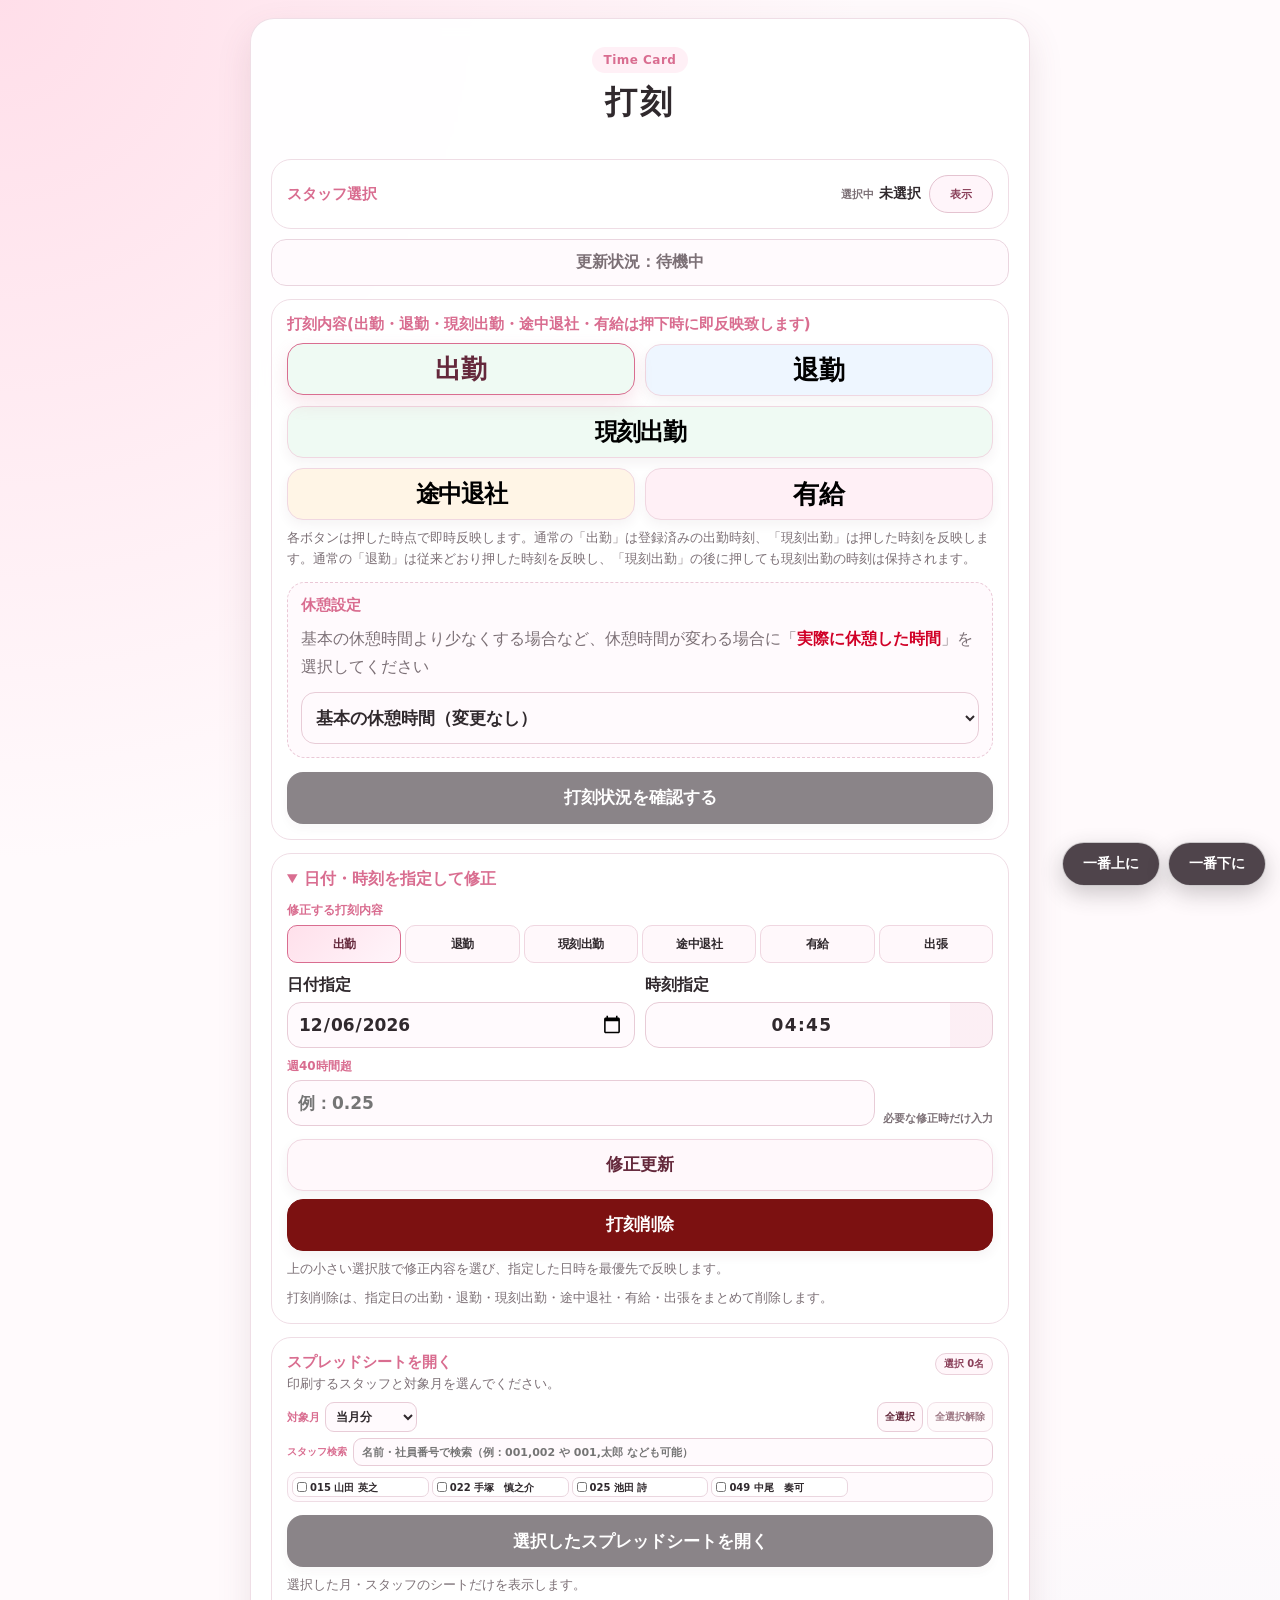
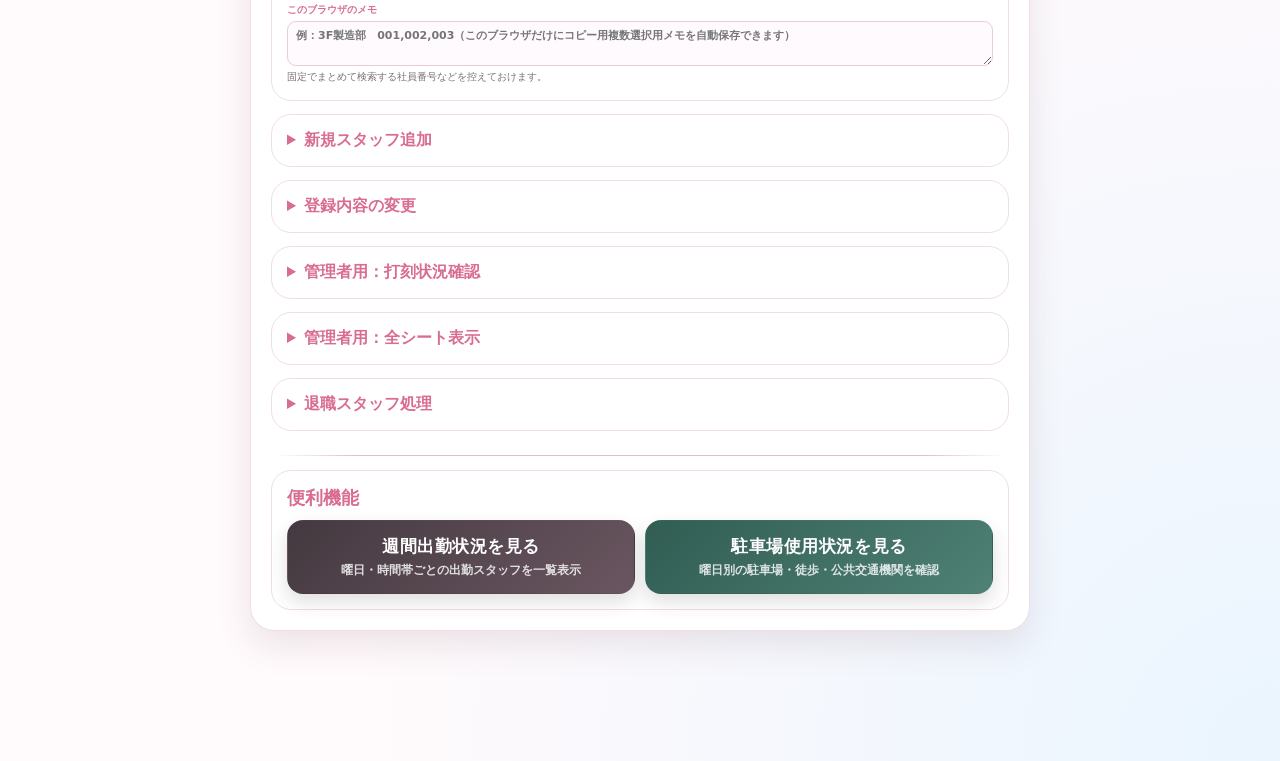
==== admin-attendance.html @ 3da13773 "Add files via upload" ====
<!doctype html>
<html lang="ja">
<head>
  <meta charset="utf-8">
  <meta name="viewport" content="width=device-width, initial-scale=1">
  <meta name="robots" content="noindex, nofollow">
  <title>管理者用：打刻状況確認</title>
  <link rel="stylesheet" href="./admin-attendance.css?v=20261104">
</head>
<body>
  <main class="admin-page">
    <header class="header">
      <div><div class="eyebrow">TIME CARD / ADMIN VIEW</div><h1>管理者用：打刻状況確認</h1><p class="small">閲覧専用。打刻データ・勤務表は変更しません。</p></div>
      <button id="logoutAdmin" type="button" class="back-button">打刻画面へ戻る</button>
    </header>
    <div id="adminStatus" class="status" role="status" aria-live="polite">読み込み中...</div>
    <section class="card">
      <div class="section-title-row"><h2>スタッフ選択</h2><label class="search-label">絞り込み<input id="staffSearch" type="search" placeholder="スタッフ名・社員番号"></label></div>
      <div id="adminStaffList" class="staff-list" aria-label="スタッフ一覧"></div>
    </section>
    <section class="card" aria-labelledby="selectedStaffName">
      <h2>登録内容 <small>（現在の情報）</small></h2>
      <h3 id="selectedStaffName">スタッフを選んでね</h3>
      <dl id="registrationDetails" class="registration-grid"><dt>表示内容</dt><dd>スタッフ選択後に読み込みます。</dd></dl>
    </section>
    <section class="card">
      <h2>★月別総合データ★</h2>
      <p class="small muted">月別勤務表が現在存在する月を表示します。勤務時間の変更回数は出退勤時刻で判定し、休憩変更だけによる実働差は含めません。</p>
      <div id="monthlySummaries" class="months"><p class="muted">スタッフ選択後に表示します。</p></div>
    </section>
    <section class="card">
      <h2>★打刻履歴★</h2>
      <p class="small muted">処理ログと現存する打刻記録を区別して表示します。処理ログには削除・修正履歴が含まれます。</p>
      <div class="filters">
        <label>対象月<select id="monthFilter"><option value="all">全月</option></select></label>
        <label>記録区分<select id="sourceFilter"><option value="all">すべて</option><option value="log">処理ログ</option><option value="current">現存記録</option></select></label>
        <label>打刻種類<select id="actionFilter"><option value="all">打刻の種類：すべて</option></select></label>
        <label>並び順<select id="sortOrder"><option value="new">新しい順</option><option value="old">古い順</option></select></label>
        <label>検索<input id="historySearch" type="search" placeholder="日時・結果など"></label>
      </div>
      <p class="small muted" id="historyCount">スタッフ選択後に表示します。</p>
      <div class="history-scroll"><table><thead><tr><th scope="col">日時</th><th scope="col">打刻の種類</th><th scope="col">結果</th></tr></thead><tbody id="historyBody"><tr><td colspan="3" class="muted">スタッフを選んでね。</td></tr></tbody></table></div>
      <p class="small muted">※保存されている範囲の履歴です。古いログや削除済み打刻の詳細は保存上限のため表示できないことがあります。月別の休憩差・有給時間は、現在の勤務予定との比較による参考値です。</p>
    </section>
  </main>
  <script src="./admin-attendance.js?v=20261104"></script>
</body>
</html>
---- admin-attendance.css ----
*{box-sizing:border-box}body{margin:0;background:#fff8fb;color:#3e2833;font-family:system-ui,-apple-system,"Yu Gothic","Meiryo",sans-serif;font-size:14px;line-height:1.6}.admin-page{max-width:1160px;margin:auto;padding:22px 16px 45px}.header{display:flex;justify-content:space-between;align-items:center;gap:12px;margin-bottom:18px}.header h1{font-size:26px;margin:4px 0 8px}.header p{margin:0}.eyebrow{font-size:11px;letter-spacing:1.6px;color:#a2637e;font-weight:800}.back-button{border:1px solid #e5adbf;background:white;border-radius:13px;padding:11px 16px;color:#7d3555;font-weight:800;cursor:pointer;flex-shrink:0}.back-button:hover{background:#ffedf3}.card{background:white;border:1px solid #f0d4df;box-shadow:0 3px 14px #a7748d18;border-radius:15px;padding:17px 20px;margin:16px 0}.card h2{font-size:19px;margin:0 0 12px;color:#943b61}.card h2 small{font-size:12px;color:#986579}.card h3{font-size:15px;margin:7px 0;color:#51313f}.muted{color:#906f7c}.small{font-size:12px}.status{background:#fff0f5;border-left:4px solid #c55c86;padding:10px 14px;border-radius:7px}.status.error{background:#fff0f0;border-color:#d44747;color:#a92c2c}.section-title-row{display:flex;justify-content:space-between;align-items:center;gap:12px}.search-label{display:flex;align-items:center;gap:10px;font-size:12px}.staff-list{display:flex;flex-wrap:wrap;gap:7px;max-height:166px;overflow:auto;padding:3px}.staff-pill{cursor:pointer;font-size:12px;font-weight:700;border:1px solid #e0afbf;border-radius:9px;background:#ffeff5;color:#73384f;padding:7px 11px;box-shadow:0 2px 0 #e6bdca}.staff-pill:hover{background:#ffdbeb}.staff-pill.active{background:#b13b6e;color:#fff;border-color:#9e2f60;box-shadow:0 2px 0 #782147}.registration-grid{display:grid;grid-template-columns:155px 1fr;gap:0 14px;margin:6px 0}.registration-grid dt,.registration-grid dd{border-bottom:1px solid #f2e1e7;padding:6px 0;margin:0}.registration-grid dt{font-weight:800;color:#84566b}.months{display:grid;grid-template-columns:repeat(auto-fit,minmax(275px,1fr));gap:12px}.month-card{border-radius:12px;border:1px solid #efcfdb;background:#fffbfc;padding:13px}.month-card h3{margin:0 0 8px;color:#a13862}.summary-grid{display:grid;gap:7px}.summary-value{display:flex;flex-direction:column;border-bottom:1px dashed #eed4dd;padding:3px 0}.summary-value strong{font-size:14px;color:#34232b}.metric-label{font-size:11px;color:#785666}.filters{display:grid;grid-template-columns:repeat(5,minmax(130px,1fr));gap:8px;margin:12px 0}.filters label{font-size:12px;font-weight:750;color:#7c4a61}input,select{width:100%;min-width:0;border:1px solid #e0c1cd;border-radius:8px;background:white;padding:8px 10px;font-size:13px;color:#3e2833}input:focus,select:focus{outline:2px solid #dd97b4;outline-offset:1px}.history-scroll{max-height:570px;overflow:auto;border:1px solid #ecd9e1;border-radius:10px}table{width:100%;border-collapse:collapse;table-layout:auto}th,td{padding:9px 10px;border-bottom:1px solid #f4e6eb;text-align:left;vertical-align:top;overflow-wrap:anywhere}th{position:sticky;top:0;background:#ffedf4;z-index:1;color:#833554;white-space:nowrap}td.stamp{white-space:nowrap;font-size:12px}td.action{white-space:nowrap;font-weight:700}.source-tag{display:inline-block;border:1px solid #efc8d6;border-radius:999px;font-size:10px;padding:0 5px;color:#784054;background:#fff5f8}@media(max-width:750px){.header{align-items:flex-start}.header h1{font-size:20px}.admin-page{padding:12px 8px}.card{padding:12px}.filters{grid-template-columns:repeat(2,minmax(0,1fr))}.filters label:last-child{grid-column:1/-1}.registration-grid{grid-template-columns:115px 1fr}.section-title-row{align-items:start;flex-direction:column}.search-label{width:100%}td{font-size:12px;padding:8px}td.stamp{white-space:normal}.back-button{font-size:12px;padding:9px}}
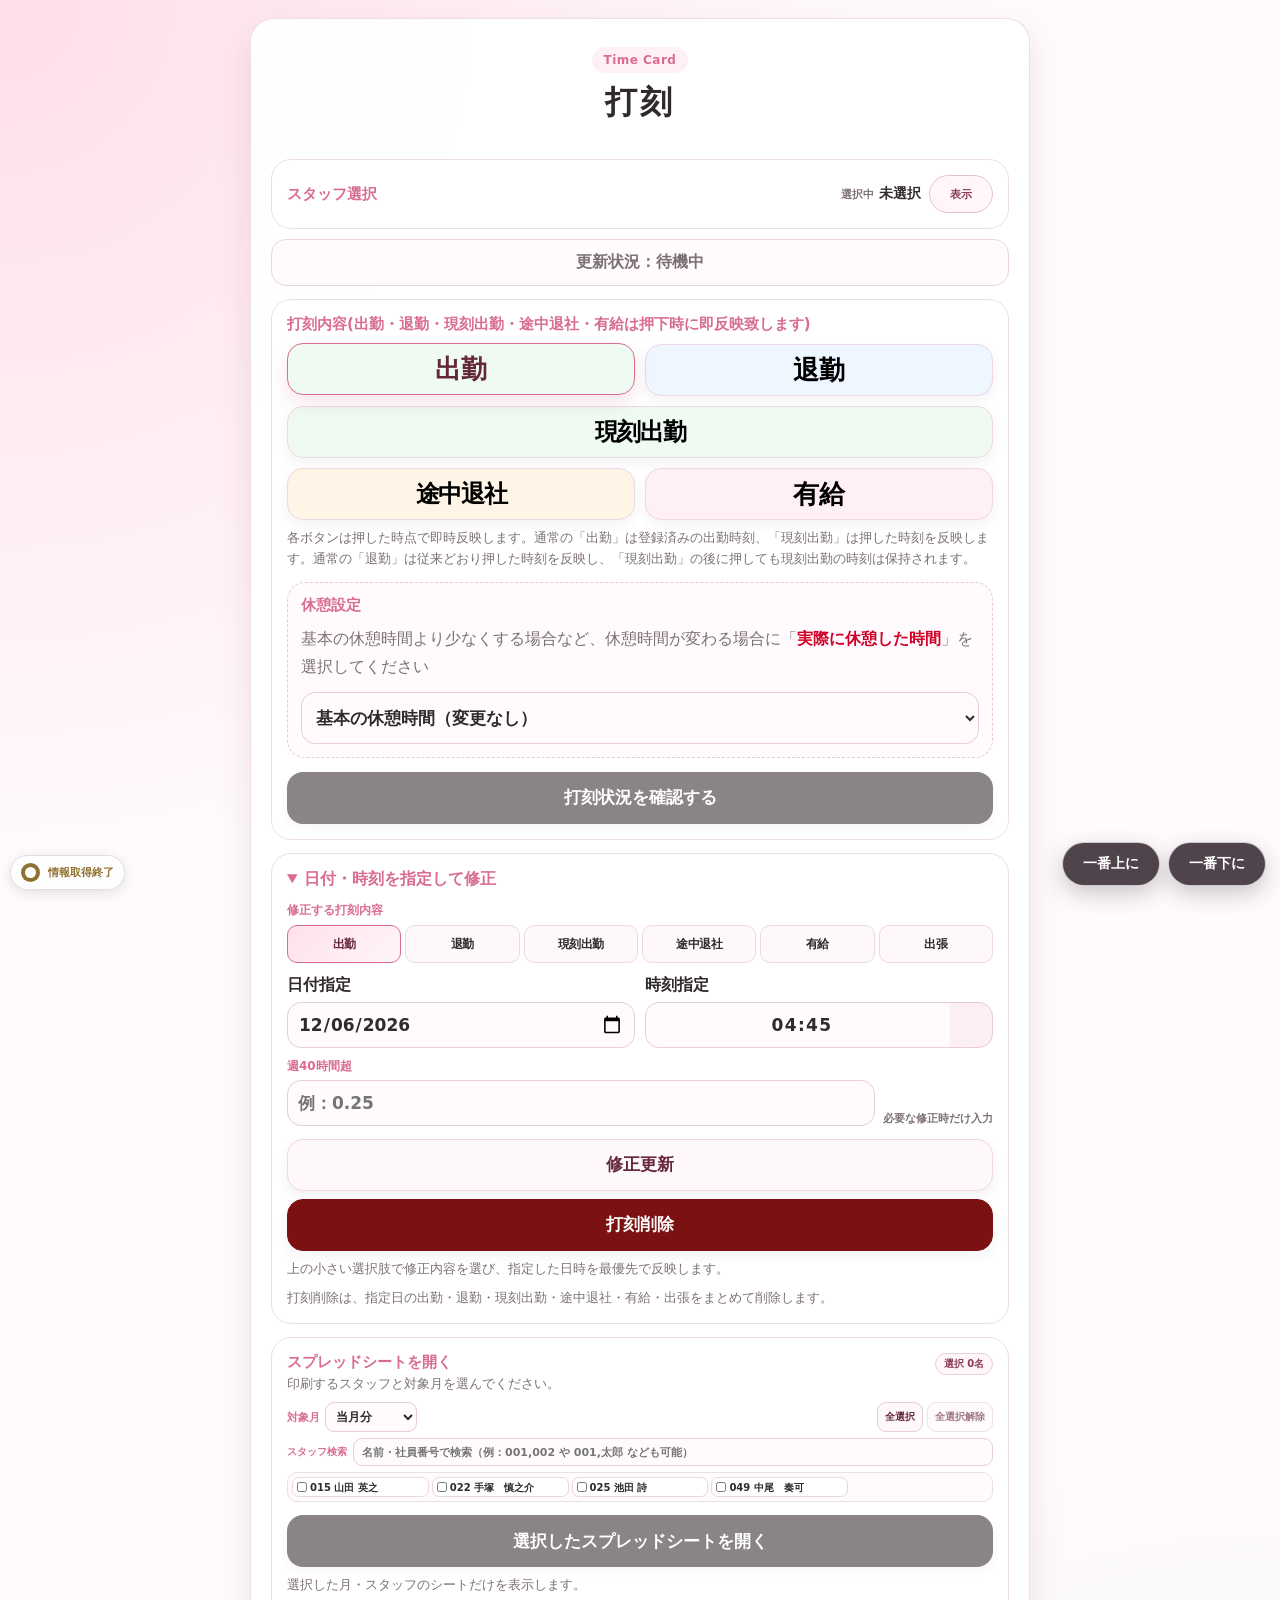
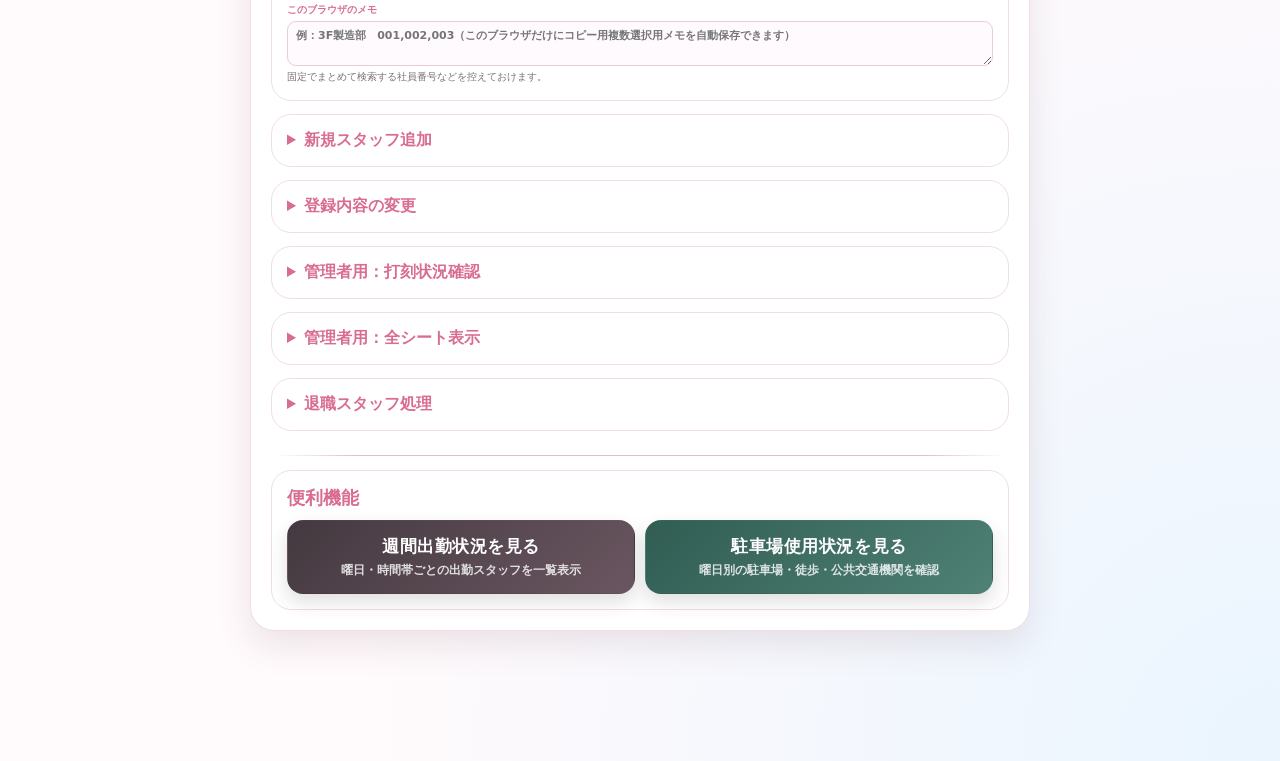
==== commit 38d0b5f0: "Add files via upload" ====
--- a/admin-attendance.html
+++ b/admin-attendance.html
@@ -5,7 +5,7 @@
   <meta name="viewport" content="width=device-width, initial-scale=1">
   <meta name="robots" content="noindex, nofollow">
   <title>管理者用：打刻状況確認</title>
-  <link rel="stylesheet" href="./admin-attendance.css?v=20261104">
+  <link rel="stylesheet" href="./admin-attendance.css?v=20261104c">
 </head>
 <body>
   <main class="admin-page">
@@ -31,18 +31,36 @@
     <section class="card">
       <h2>★打刻履歴★</h2>
       <p class="small muted">処理ログと現存する打刻記録を区別して表示します。処理ログには削除・修正履歴が含まれます。</p>
-      <div class="filters">
-        <label>対象月<select id="monthFilter"><option value="all">全月</option></select></label>
-        <label>記録区分<select id="sourceFilter"><option value="all">すべて</option><option value="log">処理ログ</option><option value="current">現存記録</option></select></label>
-        <label>打刻種類<select id="actionFilter"><option value="all">打刻の種類：すべて</option></select></label>
-        <label>並び順<select id="sortOrder"><option value="new">新しい順</option><option value="old">古い順</option></select></label>
-        <label>検索<input id="historySearch" type="search" placeholder="日時・結果など"></label>
+      <div class="history-filter-controls">
+        <section class="date-filter-panel" aria-label="日時指定">
+          <div class="date-filter-head">
+            <div class="date-filter-title">日時指定 <span>ホイールを上下にスライドして選択</span></div>
+            <div class="date-filter-actions">
+              <label class="date-basis-label">絞り込む日時
+                <select id="historyDateBasis"><option value="timestamp">処理日時</option><option value="date">打刻の対象日</option></select>
+              </label>
+              <button id="resetHistoryDate" type="button" class="date-reset-button">全期間に戻す</button>
+            </div>
+          </div>
+          <div class="date-wheel-group" id="historyDateWheels" role="group" aria-label="日時を上下にスライドして指定">
+            <div class="date-wheel-field"><span>年</span><div class="date-wheel-list" id="wheelYear" role="listbox" aria-label="年"></div></div>
+            <div class="date-wheel-field"><span>月</span><div class="date-wheel-list" id="wheelMonth" role="listbox" aria-label="月"></div></div>
+            <div class="date-wheel-field"><span>日</span><div class="date-wheel-list" id="wheelDay" role="listbox" aria-label="日"></div></div>
+            <div class="date-wheel-field time-wheel"><span>時</span><div class="date-wheel-list" id="wheelHour" role="listbox" aria-label="時"></div></div>
+            <div class="date-wheel-field time-wheel"><span>分</span><div class="date-wheel-list" id="wheelMinute" role="listbox" aria-label="分"></div></div>
+          </div>
+          <p id="historyDateSummary" class="date-selection-summary" aria-live="polite">全期間の履歴を表示</p>
+        </section>
+        <div class="history-filter-side">
+          <label>打刻種類<select id="actionFilter"><option value="all">すべて</option></select></label>
+          <label>並び順<select id="sortOrder"><option value="new">新しい順</option><option value="old">古い順</option></select></label>
+        </div>
       </div>
       <p class="small muted" id="historyCount">スタッフ選択後に表示します。</p>
       <div class="history-scroll"><table><thead><tr><th scope="col">日時</th><th scope="col">打刻の種類</th><th scope="col">結果</th></tr></thead><tbody id="historyBody"><tr><td colspan="3" class="muted">スタッフを選んでね。</td></tr></tbody></table></div>
       <p class="small muted">※保存されている範囲の履歴です。古いログや削除済み打刻の詳細は保存上限のため表示できないことがあります。月別の休憩差・有給時間は、現在の勤務予定との比較による参考値です。</p>
     </section>
   </main>
-  <script src="./admin-attendance.js?v=20261104"></script>
+  <script src="./admin-attendance.js?v=20261104c"></script>
 </body>
 </html>
--- a/admin-attendance.css
+++ b/admin-attendance.css
@@ -1 +1,71 @@
-*{box-sizing:border-box}body{margin:0;background:#fff8fb;color:#3e2833;font-family:system-ui,-apple-system,"Yu Gothic","Meiryo",sans-serif;font-size:14px;line-height:1.6}.admin-page{max-width:1160px;margin:auto;padding:22px 16px 45px}.header{display:flex;justify-content:space-between;align-items:center;gap:12px;margin-bottom:18px}.header h1{font-size:26px;margin:4px 0 8px}.header p{margin:0}.eyebrow{font-size:11px;letter-spacing:1.6px;color:#a2637e;font-weight:800}.back-button{border:1px solid #e5adbf;background:white;border-radius:13px;padding:11px 16px;color:#7d3555;font-weight:800;cursor:pointer;flex-shrink:0}.back-button:hover{background:#ffedf3}.card{background:white;border:1px solid #f0d4df;box-shadow:0 3px 14px #a7748d18;border-radius:15px;padding:17px 20px;margin:16px 0}.card h2{font-size:19px;margin:0 0 12px;color:#943b61}.card h2 small{font-size:12px;color:#986579}.card h3{font-size:15px;margin:7px 0;color:#51313f}.muted{color:#906f7c}.small{font-size:12px}.status{background:#fff0f5;border-left:4px solid #c55c86;padding:10px 14px;border-radius:7px}.status.error{background:#fff0f0;border-color:#d44747;color:#a92c2c}.section-title-row{display:flex;justify-content:space-between;align-items:center;gap:12px}.search-label{display:flex;align-items:center;gap:10px;font-size:12px}.staff-list{display:flex;flex-wrap:wrap;gap:7px;max-height:166px;overflow:auto;padding:3px}.staff-pill{cursor:pointer;font-size:12px;font-weight:700;border:1px solid #e0afbf;border-radius:9px;background:#ffeff5;color:#73384f;padding:7px 11px;box-shadow:0 2px 0 #e6bdca}.staff-pill:hover{background:#ffdbeb}.staff-pill.active{background:#b13b6e;color:#fff;border-color:#9e2f60;box-shadow:0 2px 0 #782147}.registration-grid{display:grid;grid-template-columns:155px 1fr;gap:0 14px;margin:6px 0}.registration-grid dt,.registration-grid dd{border-bottom:1px solid #f2e1e7;padding:6px 0;margin:0}.registration-grid dt{font-weight:800;color:#84566b}.months{display:grid;grid-template-columns:repeat(auto-fit,minmax(275px,1fr));gap:12px}.month-card{border-radius:12px;border:1px solid #efcfdb;background:#fffbfc;padding:13px}.month-card h3{margin:0 0 8px;color:#a13862}.summary-grid{display:grid;gap:7px}.summary-value{display:flex;flex-direction:column;border-bottom:1px dashed #eed4dd;padding:3px 0}.summary-value strong{font-size:14px;color:#34232b}.metric-label{font-size:11px;color:#785666}.filters{display:grid;grid-template-columns:repeat(5,minmax(130px,1fr));gap:8px;margin:12px 0}.filters label{font-size:12px;font-weight:750;color:#7c4a61}input,select{width:100%;min-width:0;border:1px solid #e0c1cd;border-radius:8px;background:white;padding:8px 10px;font-size:13px;color:#3e2833}input:focus,select:focus{outline:2px solid #dd97b4;outline-offset:1px}.history-scroll{max-height:570px;overflow:auto;border:1px solid #ecd9e1;border-radius:10px}table{width:100%;border-collapse:collapse;table-layout:auto}th,td{padding:9px 10px;border-bottom:1px solid #f4e6eb;text-align:left;vertical-align:top;overflow-wrap:anywhere}th{position:sticky;top:0;background:#ffedf4;z-index:1;color:#833554;white-space:nowrap}td.stamp{white-space:nowrap;font-size:12px}td.action{white-space:nowrap;font-weight:700}.source-tag{display:inline-block;border:1px solid #efc8d6;border-radius:999px;font-size:10px;padding:0 5px;color:#784054;background:#fff5f8}@media(max-width:750px){.header{align-items:flex-start}.header h1{font-size:20px}.admin-page{padding:12px 8px}.card{padding:12px}.filters{grid-template-columns:repeat(2,minmax(0,1fr))}.filters label:last-child{grid-column:1/-1}.registration-grid{grid-template-columns:115px 1fr}.section-title-row{align-items:start;flex-direction:column}.search-label{width:100%}td{font-size:12px;padding:8px}td.stamp{white-space:normal}.back-button{font-size:12px;padding:9px}}
+*{box-sizing:border-box}body{margin:0;background:#fff8fb;color:#3e2833;font-family:system-ui,-apple-system,"Yu Gothic","Meiryo",sans-serif;font-size:14px;line-height:1.6}.admin-page{max-width:1160px;margin:auto;padding:22px 16px 45px}.header{display:flex;justify-content:space-between;align-items:center;gap:12px;margin-bottom:18px}.header h1{font-size:26px;margin:4px 0 8px}.header p{margin:0}.eyebrow{font-size:11px;letter-spacing:1.6px;color:#a2637e;font-weight:800}.back-button{border:1px solid #e5adbf;background:white;border-radius:13px;padding:11px 16px;color:#7d3555;font-weight:800;cursor:pointer;flex-shrink:0}.back-button:hover{background:#ffedf3}.card{background:white;border:1px solid #f0d4df;box-shadow:0 3px 14px #a7748d18;border-radius:15px;padding:17px 20px;margin:16px 0}.card h2{font-size:19px;margin:0 0 12px;color:#943b61}.card h2 small{font-size:12px;color:#986579}.card h3{font-size:15px;margin:7px 0;color:#51313f}.muted{color:#906f7c}.small{font-size:12px}.status{background:#fff0f5;border-left:4px solid #c55c86;padding:10px 14px;border-radius:7px}.status.error{background:#fff0f0;border-color:#d44747;color:#a92c2c}.section-title-row{display:flex;justify-content:space-between;align-items:center;gap:12px}.search-label{display:flex;align-items:center;gap:10px;font-size:12px}.staff-list{display:flex;flex-wrap:wrap;gap:5px;max-height:none;overflow:visible;padding:2px}.staff-pill{cursor:pointer;font-size:11px;line-height:1.3;font-weight:700;border:1px solid #e0afbf;border-radius:8px;background:#ffeff5;color:#73384f;padding:4px 7px;box-shadow:0 1px 0 #e6bdca}.staff-pill:hover{background:#ffdbeb}.staff-pill.active{background:#b13b6e;color:#fff;border-color:#9e2f60;box-shadow:0 2px 0 #782147}.registration-grid{display:grid;grid-template-columns:repeat(auto-fit,minmax(175px,1fr));gap:7px;margin:6px 0}.registration-item{min-width:0;padding:5px 9px;border:1px solid #f2e1e7;border-radius:9px;background:#fffafd}.registration-grid dt,.registration-grid dd{margin:0;overflow-wrap:anywhere}.registration-grid dt{font-size:11px;font-weight:800;color:#84566b}.registration-grid dd{font-size:14px;font-weight:750;line-height:1.4}.months{display:grid;grid-template-columns:repeat(auto-fit,minmax(275px,1fr));gap:12px}.month-card{border-radius:12px;border:1px solid #efcfdb;background:#fffbfc;padding:13px}.month-card h3{margin:0 0 8px;color:#a13862}.summary-grid{display:grid;gap:7px}.summary-value{display:flex;flex-direction:column;border-bottom:1px dashed #eed4dd;padding:3px 0}.summary-value strong{font-size:14px;color:#34232b}.metric-label{font-size:11px;color:#785666}.filters{display:grid;grid-template-columns:repeat(5,minmax(130px,1fr));gap:8px;margin:12px 0}.filters label{font-size:12px;font-weight:750;color:#7c4a61}input,select{width:100%;min-width:0;border:1px solid #e0c1cd;border-radius:8px;background:white;padding:8px 10px;font-size:13px;color:#3e2833}input:focus,select:focus{outline:2px solid #dd97b4;outline-offset:1px}.history-scroll{max-height:570px;overflow:auto;border:1px solid #ecd9e1;border-radius:10px}table{width:100%;border-collapse:collapse;table-layout:auto}th,td{padding:9px 10px;border-bottom:1px solid #f4e6eb;text-align:left;vertical-align:top;overflow-wrap:anywhere}th{position:sticky;top:0;background:#ffedf4;z-index:1;color:#833554;white-space:nowrap}td.stamp{white-space:nowrap;font-size:12px}td.action{white-space:nowrap;font-weight:700}.source-tag{display:inline-block;border:1px solid #efc8d6;border-radius:999px;font-size:10px;padding:0 5px;color:#784054;background:#fff5f8}@media(max-width:750px){.header{align-items:flex-start}.header h1{font-size:20px}.admin-page{padding:12px 8px}.card{padding:12px}.filters{grid-template-columns:repeat(2,minmax(0,1fr))}.filters label:last-child{grid-column:1/-1}.registration-grid{grid-template-columns:repeat(2,minmax(0,1fr))}.section-title-row{align-items:start;flex-direction:column}.search-label{width:100%}td{font-size:12px;padding:8px}td.stamp{white-space:normal}.back-button{font-size:12px;padding:9px}}
+
+/* 管理者用閲覧ページ：日時ホイールと履歴フィルター（既存画面には影響しない） */
+.history-filter-controls{display:flex;align-items:flex-start;gap:12px;margin:12px 0;flex-wrap:wrap}
+.date-filter-panel{flex:1 1 490px;min-width:0;border:1px solid #eacbd7;border-radius:12px;padding:9px 12px;background:#fffafd}
+.date-filter-head{display:flex;align-items:center;justify-content:space-between;gap:9px;flex-wrap:wrap;margin-bottom:7px}
+.date-filter-title{font-weight:850;font-size:13px;color:#80415d}
+.date-filter-title span{display:inline-block;margin-left:7px;color:#9a7a87;font-size:11px;font-weight:500}
+.date-filter-actions{display:flex;gap:8px;align-items:flex-end;flex-wrap:wrap}
+.date-basis-label{display:flex;gap:6px;align-items:center;font-size:11px;font-weight:750;color:#785666}
+.date-basis-label select{width:auto;min-width:110px;padding:5px 8px;font-size:12px}
+.date-reset-button{border:1px solid #d9b0c1;border-radius:8px;background:#fff;color:#814560;padding:6px 10px;cursor:pointer;font-size:12px;font-weight:800;white-space:nowrap}
+.date-reset-button:hover{background:#ffe8f2}
+.date-wheel-group{display:grid;grid-template-columns:repeat(5,minmax(0,1fr));gap:7px;max-width:610px}
+.date-wheel-field{min-width:0;position:relative;text-align:center}
+.date-wheel-field>span{display:block;font-size:11px;font-weight:800;color:#7b5264;margin-bottom:3px}
+.date-wheel-list{height:108px;overflow-y:auto;overscroll-behavior:contain;scroll-snap-type:y mandatory;scrollbar-width:none;border:1px solid #ecd0dc;border-radius:9px;background:linear-gradient(to bottom,#fff7fa 0%,#fff 33%,#fff 67%,#fff7fa 100%);outline-offset:1px;position:relative}
+.date-wheel-list::-webkit-scrollbar{display:none}
+.date-wheel-field::after{content:"";pointer-events:none;position:absolute;left:1px;right:1px;top:calc(15px + 36px);height:36px;border-top:1px solid #e5b4c8;border-bottom:1px solid #e5b4c8;background:#ffdded50;border-radius:5px}
+.date-wheel-spacer,.date-wheel-option{height:36px;min-height:36px;display:flex;align-items:center;justify-content:center;scroll-snap-align:center}
+.date-wheel-spacer{pointer-events:none}
+.date-wheel-option{font-size:13px;cursor:pointer;color:#977585;user-select:none}
+.date-wheel-option.active{color:#82334f;font-weight:900}
+.date-wheel-option:hover{background:#ffeaf2}
+.date-wheel-list:focus-visible{outline:2px solid #b85e85}
+.date-selection-summary{font-size:11px;color:#825a6e;margin:6px 0 0;min-height:17px}
+.date-wheel-group.date-only{grid-template-columns:repeat(3,minmax(0,1fr));max-width:340px}
+.date-wheel-group.date-only .time-wheel{display:none}
+.history-filter-side{display:flex;flex:0 1 190px;flex-direction:column;gap:9px}
+.history-filter-side label{font-size:12px;font-weight:750;color:#7c4a61}
+.history-filter-side label select{margin-top:3px}
+@media(max-width:750px){.history-filter-controls{gap:8px}.date-filter-panel{flex-basis:100%;padding:9px}.history-filter-side{flex:1 1 100%;flex-direction:row}.history-filter-side label{flex:1;min-width:0}.date-wheel-group{gap:4px}.date-wheel-option{font-size:12px}.date-filter-title span{display:block;margin-left:0}.date-filter-actions{width:100%;justify-content:space-between}}
+@media(max-width:390px){.registration-grid{grid-template-columns:1fr 1fr}.registration-grid dd{font-size:12px}.date-reset-button{padding:6px 7px;font-size:11px}}
+
+
+/* 2026-11-04: 管理者ページの日時指定だけを小型化。
+   年/月/日/時/分のホイールを一体型にし、機能・保存データは変更しない。 */
+.history-filter-controls{gap:8px;margin:8px 0}
+.date-filter-panel{flex:0 1 545px;width:min(100%,545px);padding:7px 9px;border-radius:10px}
+.date-filter-head{gap:5px;margin-bottom:4px}
+.date-filter-title{font-size:12px;line-height:1.35}
+.date-filter-title span{margin-left:4px;font-size:10px}
+.date-filter-actions{gap:5px;flex-wrap:nowrap}
+.date-basis-label{font-size:10px;gap:4px;white-space:nowrap}
+.date-basis-label select{min-width:88px;padding:4px 5px;font-size:11px}
+.date-reset-button{padding:4px 7px;font-size:11px}
+.date-wheel-group{gap:0;grid-template-columns:1.12fr repeat(4,minmax(0,1fr));max-width:335px;padding:3px;border:1px solid #ecd0dc;border-radius:9px;background:#fff}
+.date-wheel-field + .date-wheel-field{border-left:1px solid #f1d9e3}
+.date-wheel-field>span{font-size:10px;line-height:12px;margin-bottom:2px}
+.date-wheel-list{height:90px;border:0;border-radius:0;background:linear-gradient(to bottom,#fff9fb,#fff 33%,#fff 67%,#fff9fb)}
+.date-wheel-field::after{left:1px;right:1px;top:44px;height:30px;border-radius:3px}
+.date-wheel-spacer,.date-wheel-option{height:30px;min-height:30px}
+.date-wheel-option{font-size:12px}
+.date-wheel-group.date-only{grid-template-columns:1.12fr repeat(2,minmax(0,1fr));max-width:215px}
+.date-selection-summary{font-size:10px;margin:3px 0 0;min-height:14px}
+.history-filter-side{flex:0 1 150px;gap:6px}
+.history-filter-side label{font-size:11px}
+.history-filter-side label select{padding:5px 7px;font-size:11px}
+@media(max-width:750px){
+  .date-filter-panel{flex:1 1 100%;width:100%;max-width:none;padding:7px 9px}
+  .date-filter-title span{display:inline;margin-left:4px}
+  .date-filter-actions{width:auto;justify-content:flex-start}
+  .date-wheel-group{gap:0;max-width:335px}
+  .date-wheel-option{font-size:12px}
+  .history-filter-side{gap:8px}
+}
+@media(max-width:450px){
+  .date-filter-head{align-items:flex-start}
+  .date-filter-actions{width:100%;justify-content:flex-start}
+  .date-wheel-group{max-width:100%}
+}
